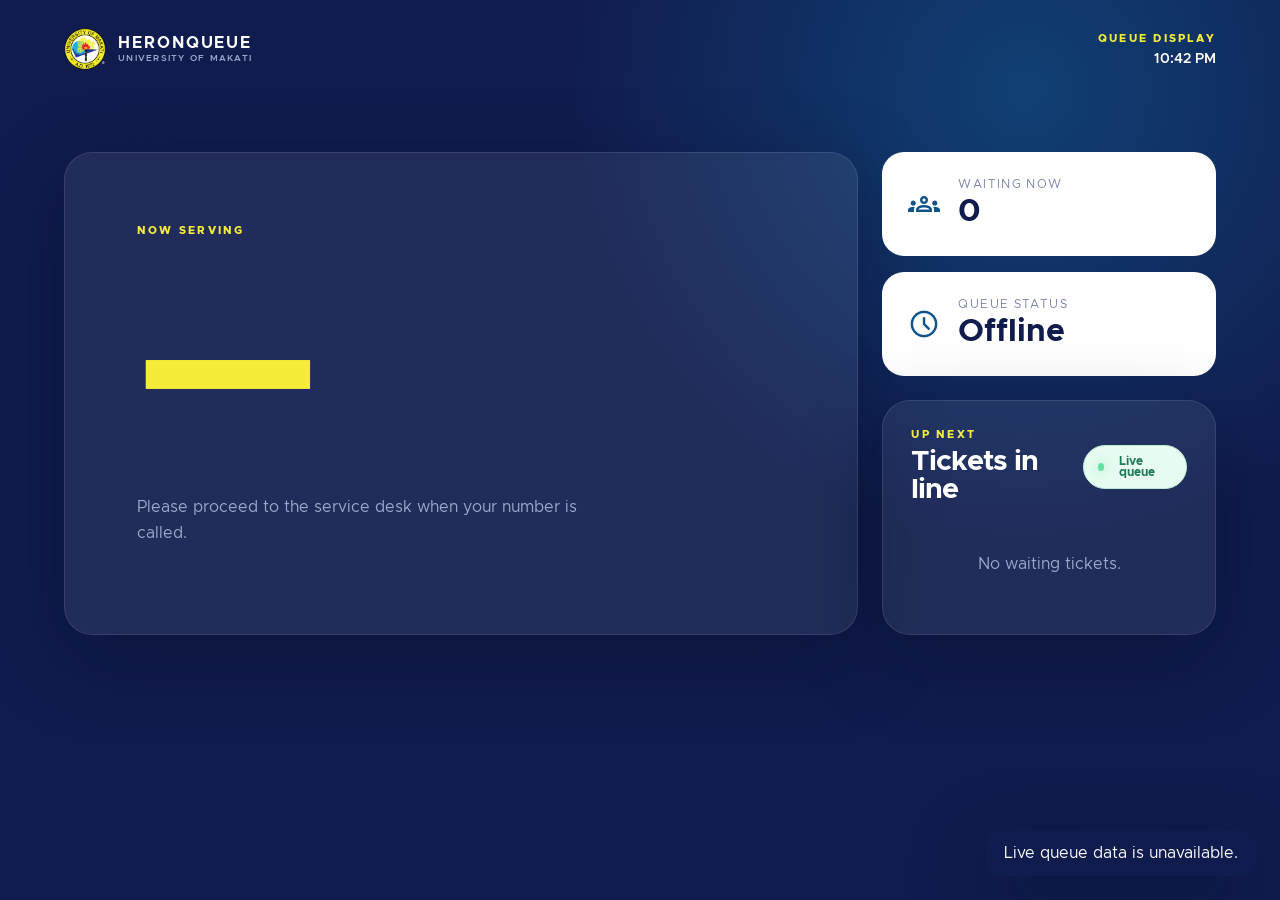
==== src/main/resources/static/monitor.html @ e8b5f63d "Initial commit for HeronQueue Co-authored-by: Copilot <223556219+Copilot@users.noreply.github.com>" ====
<!doctype html>
<html lang="en">
<head>
  <meta charset="utf-8">
  <meta name="viewport" content="width=device-width, initial-scale=1">
  <title>HeronQueue | Queue display</title>
  <link rel="stylesheet" href="assets/theme.css">
  <link rel="stylesheet" href="https://fonts.googleapis.com/css2?family=Material+Symbols+Outlined:opsz,wght,FILL,GRAD@20..48,400,0,0">
  <link rel="stylesheet" href="styles.css">
</head>
<body class="monitor-page">
  <header class="topbar">
    <div class="brand">
      <img class="brand-logo" src="assets/logos/PNGs/UMak Logo - White R.png" alt="University of Makati logo">
      <span class="brand-copy"><strong>HERONQUEUE</strong><small>University of Makati</small></span>
    </div>
    <div class="monitor-heading">
      <span class="eyebrow">Queue display</span>
      <span class="monitor-clock" id="monitorClock"></span>
    </div>
  </header>
  <main class="monitor-shell">
    <section class="monitor-hero">
      <div class="eyebrow">Now serving</div>
      <div class="monitor-ticket" id="monitorCurrent">—</div>
      <p>Please proceed to the service desk when your number is called.</p>
    </section>
    <section class="monitor-stats">
      <div class="monitor-stat">
        <span class="material-symbols-outlined">groups</span>
        <div><small>Waiting now</small><strong id="monitorWaitingCount">0</strong></div>
      </div>
      <div class="monitor-stat">
        <span class="material-symbols-outlined">schedule</span>
        <div><small>Queue status</small><strong id="monitorStatus">Open</strong></div>
      </div>
    </section>
    <section class="monitor-queue-card">
      <div class="monitor-queue-header">
        <div><div class="eyebrow">Up next</div><h1>Tickets in line</h1></div>
        <span class="status-chip"><i class="live-dot"></i> Live queue</span>
      </div>
      <div class="monitor-queue-list" id="monitorQueue">
        <div class="monitor-empty">No waiting tickets.</div>
      </div>
    </section>
  </main>
  <div class="toast" id="toast" role="status"></div>
  <script src="app.js"></script>
</body>
</html>
---- src/main/resources/static/assets/theme.css ----
/* =============================================================
   UMak CIC Design System — Shared Theme Tokens
   Light and Dark mode color tokens + toggle component.
   Linked from all HTML sample files.
   ============================================================= */

/* ─── Light Mode (default) ────────────────────────────────────── */
:root {
  /* Brand */
  --primary:          #111c4e;
  --primary-80:       #28336b;
  --primary-60:       #47528a;
  --primary-20:       #060e33;
  --primary-10:       #01061c;

  /* Accent */
  --secondary:        #f5ec3a;
  --secondary-mid:    #fef760;
  --secondary-light:  #fff989;

  /* Informational */
  --tertiary:         #105389;
  --tertiary-10:      #c0d5f0;
  --tertiary-30:      #8bb0dc;
  --tertiary-50:      #406fa5;
  --tertiary-70:      #275996;

  /* Surface & Neutral */
  --neutral:          #ffffff;
  --surface:          #f5f6fa;
  --surface-variant:  #eaecf4;
  --on-surface:       #111c4e;
  --on-surface-variant: #47528a;

  /* Semantic */
  --error:            #c0392b;
  --error-light:      #fdecea;
  --success:          #1a7a4a;
  --success-light:    #e6f5ed;
  --warning:          #b8860b;
  --warning-light:    #fffbea;

  /* Text */
  --text-primary:     #222222;
  --text-secondary:   #47528a;
  --text-muted:       #7c85a8;
  --text-disabled:    #b0b8d4;
  --text-on-primary:  #ffffff;
  --text-on-secondary:#111c4e;

  /* Borders */
  --border:           #d0d5e8;
  --border-focus:     #105389;
  --divider:          #e4e8f4;

  /* Spacing */
  --space-xs:  4px;
  --space-sm:  8px;
  --space-md:  16px;
  --space-lg:  24px;
  --space-xl:  32px;
  --space-2xl: 48px;
  --space-3xl: 64px;

  /* Radius */
  --radius-sm:   2px;
  --radius-md:   4px;
  --radius-lg:   8px;
  --radius-xl:   12px;
  --radius-full: 9999px;

  /* Theme toggle */
  --toggle-bg:        #ffffff;
  --toggle-border:    #d0d5e8;
  --toggle-shadow:    rgba(17, 28, 78, 0.12);
  --toggle-hover-bg:  #f5f6fa;
  --toggle-icon:      #111c4e;
}

/* ─── Dark Mode ───────────────────────────────────────────────── */
/*
   Strategy: brand colors (primary, secondary) are unchanged so
   navbars and CTAs remain recognisably UMak. Surface and text
   tokens are inverted to a deep-navy dark palette.
*/
:root[data-theme="dark"] {
  /* Surface & Neutral (inverted) */
  --neutral:          #1a1f35;   /* card / modal backgrounds */
  --surface:          #0d1020;   /* page background */
  --surface-variant:  #252b45;   /* chip, alt-row, hover */
  --on-surface:       #c8cde8;
  --on-surface-variant: #9aa2c8;

  /* Text (inverted) */
  --text-primary:     #e8eaf2;
  --text-secondary:   #9aa2c8;
  --text-muted:       #6b7499;
  --text-disabled:    #3d4463;
  --text-on-primary:  #ffffff;   /* stays white on navy */
  --text-on-secondary:#111c4e;   /* stays navy on yellow */

  /* Borders */
  --border:           #2e3556;
  --border-focus:     #3a7fd4;
  --divider:          #252b45;

  /* Informational — lightened for legibility on dark bg */
  --tertiary:         #3a7fd4;
  --tertiary-10:      #1a2d4a;
  --tertiary-30:      #1e3d65;
  --tertiary-50:      #2a5585;
  --tertiary-70:      #3068a5;

  /* Semantic (dark backgrounds for tinted surfaces) */
  --error:            #e05c4b;
  --error-light:      #2d0a09;
  --success:          #2ecc71;
  --success-light:    #071f13;
  --warning:          #d4a017;
  --warning-light:    #1f1a03;

  /* Theme toggle */
  --toggle-bg:        #1a1f35;
  --toggle-border:    #2e3556;
  --toggle-shadow:    rgba(0, 0, 0, 0.4);
  --toggle-hover-bg:  #252b45;
  --toggle-icon:      #e8eaf2;
}

/* ─── Theme Toggle Button ─────────────────────────────────────── */
.theme-toggle {
  position: fixed;
  bottom: 24px;
  right: 24px;
  z-index: 9999;
  width: 44px;
  height: 44px;
  border-radius: var(--radius-full);
  border: 1px solid var(--toggle-border);
  background: var(--toggle-bg);
  box-shadow: 0 2px 8px var(--toggle-shadow);
  cursor: pointer;
  display: flex;
  align-items: center;
  justify-content: center;
  transition: background 0.2s, border-color 0.2s, box-shadow 0.2s;
  outline-offset: 3px;
}

.theme-toggle:hover {
  background: var(--toggle-hover-bg);
  box-shadow: 0 4px 16px var(--toggle-shadow);
}

.theme-toggle:focus-visible {
  outline: 2px solid var(--border-focus);
}

/* Show sun icon in dark mode, moon icon in light mode */
.theme-toggle .icon-sun  { display: none; }
.theme-toggle .icon-moon { display: block; }

:root[data-theme="dark"] .theme-toggle .icon-sun  { display: block; }
:root[data-theme="dark"] .theme-toggle .icon-moon { display: none; }

.theme-toggle svg {
  width: 20px;
  height: 20px;
  color: var(--toggle-icon);
  fill: none;
  stroke: currentColor;
  stroke-width: 2;
  stroke-linecap: round;
  stroke-linejoin: round;
  flex-shrink: 0;
}

/* ─── Smooth theme transition ─────────────────────────────────── */
/*
   Applied via JS after initial load to prevent transition on
   first paint (avoids FOUC flash during theme init).
*/
.theme-transitioning,
.theme-transitioning *,
.theme-transitioning *::before,
.theme-transitioning *::after {
  transition:
    background-color 0.25s ease,
    border-color     0.25s ease,
    color            0.25s ease,
    box-shadow       0.25s ease !important;
}

/* ─── Dark Mode: Component Contrast Fixes ─────────────────────── */
/*
   Several components hardcode var(--primary) (#111c4e) as their
   text, input text, or border color. On dark backgrounds this
   is effectively invisible. The overrides below restore legibility
   across all four HTML samples (homepage, dashboard, form, forum).

   Grouped by component type, then by page-specific classes.
   Light mode is completely unaffected — all rules are scoped to
   :root[data-theme="dark"].
*/

/* ── Buttons ─────────────────────────────────────────────────── */

/* Secondary button: swap navy → accessible blue */
:root[data-theme="dark"] .btn-secondary {
  color: var(--tertiary);
  border-color: var(--tertiary);
}
:root[data-theme="dark"] .btn-secondary:hover {
  background: var(--surface-variant);
  color: #ffffff;
  border-color: #ffffff;
}
:root[data-theme="dark"] .btn-secondary:active {
  background: var(--surface-variant);
}

/* Ghost button: swap navy → accessible blue */
:root[data-theme="dark"] .btn-ghost {
  color: var(--tertiary);
}
:root[data-theme="dark"] .btn-ghost:hover {
  background: var(--surface-variant);
  color: #ffffff;
}

/* ── Page & Section Titles ───────────────────────────────────── */

/* H1 page titles (dashboard, form, forum) */
:root[data-theme="dark"] .page-title {
  color: var(--text-primary);
}

/* Section headings (homepage) */
:root[data-theme="dark"] .section-title {
  color: var(--text-primary);
}

/* ── Form Inputs ─────────────────────────────────────────────── */

/* Field labels: swap navy → legible secondary text */
:root[data-theme="dark"] .field-label {
  color: var(--text-secondary);
}

/* Input typed text: navy becomes invisible on dark input bg */
:root[data-theme="dark"] .field-input,
:root[data-theme="dark"] .field-textarea,
:root[data-theme="dark"] .field-select {
  color: var(--text-primary);
  background: var(--neutral);
  border-color: var(--border);
}
:root[data-theme="dark"] .field-input:hover,
:root[data-theme="dark"] .field-textarea:hover,
:root[data-theme="dark"] .field-select:hover {
  border-color: var(--text-muted);
}
:root[data-theme="dark"] .field-input:focus,
:root[data-theme="dark"] .field-textarea:focus,
:root[data-theme="dark"] .field-select:focus {
  border-color: var(--border-focus);
}
:root[data-theme="dark"] .field-input:disabled,
:root[data-theme="dark"] .field-textarea:disabled,
:root[data-theme="dark"] .field-select:disabled {
  background: var(--surface-variant);
  color: var(--text-disabled);
}

/* ── Stat / Metric Numbers ───────────────────────────────────── */

/* Dashboard big stat figures */
:root[data-theme="dark"] .stat-value {
  color: #ffffff;
}

/* Forum sidebar stat numbers */
:root[data-theme="dark"] .stat-num {
  color: var(--text-primary);
}

/* Homepage about-section stat values */
:root[data-theme="dark"] .about-stat-value {
  color: var(--text-primary);
}

/* ── Author / Name Labels ────────────────────────────────────── */

/* Forum post, comment, reply author names */
:root[data-theme="dark"] .post-author,
:root[data-theme="dark"] .comment-author,
:root[data-theme="dark"] .reply-author {
  color: var(--text-primary);
}

/* ── Navigation & Tabs ───────────────────────────────────────── */

/* Active tab indicator: bright text + yellow underline */
:root[data-theme="dark"] .tab-item.active {
  color: #ffffff;
  border-bottom-color: var(--secondary);
}
:root[data-theme="dark"] .tab-item:hover {
  color: var(--text-primary);
}

/* Forum sidebar category active item */
:root[data-theme="dark"] .category-item.active {
  background: var(--surface-variant);
  color: var(--text-primary);
}

/* ── Card & Content Titles (Homepage) ───────────────────────── */

:root[data-theme="dark"] .feature-title,
:root[data-theme="dark"] .contact-intro-title,
:root[data-theme="dark"] .contact-form-title {
  color: var(--text-primary);
}

/* ── Interactive Icon Buttons (Dashboard) ───────────────────── */

:root[data-theme="dark"] .icon-btn:hover {
  background: var(--surface-variant);
  color: var(--text-primary);
}

/* ── Navigation Bar ──────────────────────────────────────────── */
/*
   .nav-item and .nav-wordmark use var(--neutral) for text color.
   In dark mode --neutral becomes #1a1f35 (dark navy) — invisible
   against the unchanged var(--primary) navbar background.
   Force these to stay white.
*/
:root[data-theme="dark"] .nav-item {
  color: #ffffff;
}
:root[data-theme="dark"] .nav-item:hover,
:root[data-theme="dark"] .nav-item--active {
  color: var(--secondary);
}
:root[data-theme="dark"] .nav-wordmark {
  color: #ffffff;
}

/* ── Hero Title ──────────────────────────────────────────────── */
/*
   .hero-title uses color: var(--neutral). In dark mode --neutral
   becomes #1a1f35, invisible against the hero's dark gradient bg.
   The hero background is always dark (hardcoded gradient), so
   white text is correct in both modes.
*/
:root[data-theme="dark"] .hero-title {
  color: #ffffff;
}

/* ── Feature Card Icons ──────────────────────────────────────── */
/*
   Feature icon SVGs have hardcoded stroke="#111c4e" (navy).
   In dark mode the .feature-icon bg is --surface-variant (#252b45),
   making the navy strokes invisible. Swap to text-primary.
*/
:root[data-theme="dark"] .feature-icon svg path,
:root[data-theme="dark"] .feature-icon svg circle,
:root[data-theme="dark"] .feature-icon svg rect {
  stroke: var(--text-primary);
}
/* Keep the hover-state inversion intact */
:root[data-theme="dark"] .feature-card:hover .feature-icon {
  background: var(--primary);
}
:root[data-theme="dark"] .feature-card:hover .feature-icon svg path,
:root[data-theme="dark"] .feature-card:hover .feature-icon svg circle,
:root[data-theme="dark"] .feature-card:hover .feature-icon svg rect {
  stroke: #ffffff;
}

/* ── Contact Detail Icons (Homepage) ────────────────────────── */
/*
   Location, phone, and email icons inside .contact-detail-icon
   use hardcoded stroke="#111c4e". In dark mode the icon container
   bg is --surface-variant, making them invisible. Swap to text-primary.
*/
:root[data-theme="dark"] .contact-detail-icon svg path,
:root[data-theme="dark"] .contact-detail-icon svg circle,
:root[data-theme="dark"] .contact-detail-icon svg rect {
  stroke: var(--text-primary);
}
---- src/main/resources/static/styles.css ----
@font-face { font-family: 'Metropolis'; src: url('fonts/metropolis-regular.ttf') format('truetype'); font-weight: 400; font-style: normal; font-display: swap; }
@font-face { font-family: 'Metropolis'; src: url('fonts/metropolis-semibold.ttf') format('truetype'); font-weight: 600; font-style: normal; font-display: swap; }
@font-face { font-family: 'Metropolis'; src: url('fonts/metropolis-bold.ttf') format('truetype'); font-weight: 700; font-style: normal; font-display: swap; }
@font-face { font-family: 'Metropolis'; src: url('fonts/metropolis-extrabold.ttf') format('truetype'); font-weight: 800; font-style: normal; font-display: swap; }

:root {
  --font-ui: 'Metropolis', -apple-system, BlinkMacSystemFont, sans-serif;
  --umak-primary: var(--primary, #111c4e);
  --umak-secondary: var(--secondary, #f5ec3a);
  --umak-tertiary: var(--tertiary, #105389);
  --umak-surface: var(--surface, #f5f6fa);
  --glass: rgba(255, 255, 255, 0.08);
  --glass-border: rgba(255, 255, 255, 0.1);
  --text-muted: #9da9cc;
  --shadow: 0 24px 80px rgba(4, 9, 35, 0.38);
  font-family: var(--font-ui, 'Metropolis'), sans-serif;
}

* { box-sizing: border-box; }
body { margin: 0; min-height: 100vh; font-family: inherit; }
button { font: inherit; cursor: pointer; }
.material-symbols-outlined {
  font-family: 'Material Symbols Outlined';
  font-weight: normal;
  font-style: normal;
  font-size: 24px;
  line-height: 1;
  letter-spacing: normal;
  text-transform: none;
  white-space: nowrap;
  word-wrap: normal;
  direction: ltr;
  -webkit-font-feature-settings: 'liga';
  -webkit-font-smoothing: antialiased;
}

.kiosk-page {
  color: #fff;
  background-image: linear-gradient(90deg, rgba(17, 28, 78, .96) 0%, rgba(17, 28, 78, .88) 43%, rgba(17, 28, 78, .68) 100%),
    linear-gradient(180deg, rgba(17, 28, 78, .24), rgba(17, 28, 78, .72)),
    url('assets/logos/PNGs/UMak-Facade-Admin-2024.jpg');
  background-position: center;
  background-size: cover;
  background-attachment: fixed;
}
.topbar { display: flex; justify-content: space-between; align-items: center; padding: 28px 6vw; }
.brand { display: flex; gap: 12px; align-items: center; letter-spacing: .12em; font-weight: 800; }
.brand-logo { width: 42px; height: 42px; object-fit: contain; object-position: center; }
.brand-copy { display: grid; gap: 4px; }
.brand-copy strong { letter-spacing: .12em; }
.brand-copy small { color: var(--text-muted, #9da9cc); font-size: .56rem; font-weight: 600; letter-spacing: .14em; line-height: 1; text-transform: uppercase; }
.staff-page .brand-copy small { color: #7c85a8; }
.eyebrow { color: var(--umak-secondary); font-size: .7rem; font-weight: 800; letter-spacing: .2em; text-transform: uppercase; }
.kiosk-layout { display: grid; grid-template-columns: minmax(0, 1.15fr) minmax(340px, .85fr); gap: 5vw; align-items: center; max-width: 1280px; min-height: calc(100vh - 94px); margin: auto; padding: 40px 6vw 80px; }
h1 { max-width: 680px; margin: 14px 0 20px; font-size: clamp(2.6rem, 6vw, 5.7rem); line-height: .98; letter-spacing: -.06em; }
.intro { max-width: 520px; color: var(--text-muted); line-height: 1.7; }
.choice-grid { display: grid; grid-template-columns: repeat(2, minmax(0, 1fr)); gap: 16px; margin-top: 40px; }
.queue-button { min-height: 164px; padding: 24px; color: #fff; text-align: left; border: 1px solid var(--glass-border); border-radius: 22px; background: var(--glass); box-shadow: inset 0 1px rgba(255,255,255,.1); transition: transform .35s cubic-bezier(.2,.8,.2,1), border-color .35s, box-shadow .35s; }
.queue-button:hover, .queue-button:focus-visible { transform: translateY(-6px); border-color: var(--umak-tertiary); box-shadow: 0 18px 40px rgba(16,83,137,.32); outline: none; }
.queue-button.priority { color: var(--umak-primary); background: var(--umak-secondary); border-color: var(--umak-secondary); }
.queue-button .material-symbols-outlined { display: block; margin-bottom: 25px; font-size: 34px; }
.queue-button strong { display: block; font-size: 1.15rem; }
.queue-button span:last-child { display: block; margin-top: 8px; font-size: .75rem; opacity: .7; }
.display-card { padding: 12px; border: 1px solid var(--glass-border); border-radius: 30px; background: rgba(255,255,255,.06); backdrop-filter: blur(20px); box-shadow: var(--shadow); }
.display-screen { min-height: 430px; padding: 36px; border-radius: 21px; background: linear-gradient(145deg, #17245d, #0b1236); }
.screen-label { display: flex; justify-content: space-between; align-items: center; color: var(--text-muted); font-size: .7rem; letter-spacing: .14em; text-transform: uppercase; }
.live-dot { width: 8px; height: 8px; display: inline-block; margin-right: 7px; border-radius: 50%; background: #64e0a1; box-shadow: 0 0 14px #64e0a1; }
.ticket-output { display: grid; min-height: 270px; place-content: center; text-align: center; }
.ticket-output .ticket-code { color: var(--umak-secondary); font-size: clamp(3.2rem, 8vw, 5.8rem); font-weight: 800; letter-spacing: -.06em; }
.ticket-output p { color: var(--text-muted); }
.ahead { display: flex; justify-content: space-between; padding-top: 22px; border-top: 1px solid var(--glass-border); color: var(--text-muted); font-size: .78rem; }
.ahead strong { color: #fff; font-size: 1rem; }
.staff-page { color: var(--text-primary, #222); background: var(--umak-surface); }
.staff-page .topbar { color: #fff; background: var(--umak-primary); }
.staff-page .eyebrow { color: var(--umak-secondary); }
.staff-shell { max-width: 1280px; margin: auto; padding: 56px 6vw 80px; }
.staff-heading { display: flex; justify-content: space-between; align-items: end; gap: 20px; margin-bottom: 38px; }
.staff-heading h1 { margin: 8px 0 0; color: var(--umak-primary); font-size: clamp(2.4rem, 5vw, 4.5rem); }
.staff-subtitle { margin: 14px 0 0; color: #7b849c; font-size: 1rem; }
.staff-heading-actions { display: grid; justify-items: end; gap: 12px; }
.staff-identity { display: flex; gap: 10px; align-items: center; color: #7b849c; font-size: .72rem; font-weight: 600; }
.staff-identity img { width: 122px; height: 28px; object-fit: contain; object-position: left center; }
.refresh-label { display: inline-flex; gap: 6px; align-items: center; color: #7b849c; font-size: .72rem; }
.refresh-label .material-symbols-outlined { font-size: 16px; }
.status-chip { display: inline-flex; gap: 8px; align-items: center; padding: 10px 14px; color: #1d7b55; border: 1px solid #bcebd4; border-radius: 99px; background: #e8fbf1; font-size: .72rem; font-weight: 700; }
.staff-grid { display: grid; grid-template-columns: minmax(0, 1.35fr) minmax(280px, .65fr); gap: 24px; }
.now-card, .metric-card, .admin-panel { border: 1px solid rgba(17,28,78,.08); border-radius: 24px; background: #fff; box-shadow: 0 15px 40px rgba(17,28,78,.07); }
.now-card { min-height: 430px; padding: clamp(26px, 5vw, 52px); background: linear-gradient(145deg, #fff 0%, #f4f8fc 100%); }
.now-card-header { display: flex; justify-content: space-between; align-items: center; }
.serving-badge { display: inline-flex; gap: 7px; align-items: center; padding: 7px 10px; color: #1d7b55; border-radius: 99px; background: #e8fbf1; font-size: .68rem; font-weight: 800; text-transform: uppercase; }
.serving-badge .live-dot { width: 6px; height: 6px; margin: 0; }
.card-label { color: #7b849c; font-size: .72rem; font-weight: 800; letter-spacing: .18em; text-transform: uppercase; }
.now-code { margin: 30px 0 36px; color: var(--umak-tertiary); font-size: clamp(5rem, 14vw, 10rem); font-weight: 800; letter-spacing: -.03em; line-height: .9; }
.now-helper { margin: -18px 0 30px; color: #7b849c; font-size: .82rem; }
.call-button { display: inline-flex; gap: 10px; align-items: center; padding: 17px 20px; color: #fff; border: 0; border-radius: 14px; background: var(--umak-primary); font-weight: 700; box-shadow: 0 10px 22px rgba(17,28,78,.2); transition: transform .3s, box-shadow .3s; }
.call-button .button-arrow { margin-left: 18px; font-size: 19px; }
.call-button:hover, .call-button:focus-visible { transform: translateY(-3px); box-shadow: 0 15px 30px rgba(16,83,137,.3); outline: 3px solid rgba(16,83,137,.22); }
.staff-actions { display: flex; gap: 10px; margin-top: 12px; }
.secondary-button, .danger-button { display: inline-flex; gap: 7px; align-items: center; padding: 11px 14px; border-radius: 11px; font-size: .76rem; font-weight: 700; }
.secondary-button { color: var(--umak-tertiary); border: 1px solid #cbd9eb; background: #eef5fb; }
.danger-button { color: #a83b31; border: 1px solid #f0c4bd; background: #fff3f1; }
.secondary-button .material-symbols-outlined, .danger-button .material-symbols-outlined { font-size: 17px; }
.metric-stack { display: grid; gap: 24px; }
.metric-card { position: relative; min-height: 203px; padding: 28px; overflow: hidden; }
.metric-icon { position: absolute; top: 24px; right: 24px; color: var(--umak-tertiary); opacity: .8; font-size: 30px; }
.metric-value { margin-top: 22px; font-size: 3.8rem; font-weight: 800; letter-spacing: -.08em; }
.metric-status { color: #1d7b55; font-size: 2rem; letter-spacing: -.04em; }
.metric-card small { color: #7b849c; }
.breakdown-card { min-height: 203px; }
.breakdown-row { display: flex; justify-content: space-between; align-items: center; margin-top: 16px; color: #47528a; font-size: .82rem; }
.breakdown-row strong { color: var(--umak-primary); font-size: 1.15rem; }
.queue-dot { width: 8px; height: 8px; display: inline-block; margin-right: 7px; border-radius: 50%; }
.priority-dot { background: var(--umak-secondary); }
.regular-dot { background: var(--umak-tertiary); }
.staff-panel { border: 1px solid rgba(17,28,78,.08); border-radius: 24px; background: #fff; box-shadow: 0 15px 40px rgba(17,28,78,.07); }
.next-panel, .history-panel { padding: 28px; }
.next-panel { grid-column: 1 / -1; }
.history-panel { grid-column: 1 / -1; }
.panel-heading { display: flex; justify-content: space-between; align-items: center; gap: 16px; }
.panel-heading h2 { margin: 7px 0 0; color: var(--umak-primary); font-size: 1.5rem; }
.panel-note { color: #7b849c; font-size: .75rem; }
.next-list, .history-list { display: grid; gap: 10px; margin-top: 22px; }
.next-item { display: grid; grid-template-columns: 35px 1fr auto; gap: 10px; align-items: center; padding: 13px 15px; border-radius: 12px; background: #f5f6fa; }
.next-item span, .next-item small { color: #7b849c; font-size: .75rem; }
.next-item strong { color: var(--umak-tertiary); font-size: 1.1rem; }
.empty-state { padding: 18px; color: #7b849c; text-align: center; }
.history-search { width: 180px; padding: 10px 12px; color: var(--umak-primary); border: 1px solid #d0d5e8; border-radius: 10px; font: inherit; }
.history-item { display: grid; grid-template-columns: 1fr 1fr auto; gap: 12px; padding: 12px 15px; border-bottom: 1px solid #eaecf4; }
.history-item strong { color: var(--umak-tertiary); }
.history-item span, .history-item time { color: #7b849c; font-size: .8rem; }
.admin-panel { display: none; grid-column: 1 / -1; padding: 24px; background: var(--umak-primary); color: #fff; }
.admin-panel.visible { display: block; }
.admin-panel p { color: var(--text-muted); }
.secret-trigger { position: fixed; top: 0; right: 0; width: 20px; height: 20px; opacity: .02; }
.toast { position: fixed; right: 24px; bottom: 24px; max-width: 320px; padding: 15px 18px; color: #fff; border-radius: 12px; background: var(--umak-primary); box-shadow: var(--shadow); transform: translateY(140%); transition: transform .3s; }
.toast.visible { transform: translateY(0); }
.monitor-page { color: #fff; background: radial-gradient(circle at 80% 10%, rgba(16, 83, 137, .65), transparent 35%), var(--umak-primary); }
.monitor-page .topbar { padding: 28px 5vw; }
.monitor-heading { display: grid; justify-items: end; gap: 8px; }
.monitor-clock { color: #fff; font-size: .85rem; font-weight: 600; }
.monitor-shell { display: grid; grid-template-columns: minmax(0, 1fr) minmax(270px, .42fr); gap: 24px; max-width: 1280px; margin: auto; padding: 54px 5vw 70px; }
.monitor-hero, .monitor-queue-card { border: 1px solid var(--glass-border); border-radius: 28px; background: rgba(255,255,255,.07); box-shadow: var(--shadow); }
.monitor-hero { grid-row: span 2; min-height: 470px; padding: clamp(30px, 6vw, 72px); }
.monitor-hero .eyebrow { color: var(--umak-secondary); }
.monitor-ticket { margin: 42px 0 30px; color: var(--umak-secondary); font-size: clamp(6rem, 17vw, 13rem); font-weight: 800; letter-spacing: -.03em; line-height: .9; }
.monitor-hero p { max-width: 450px; color: var(--text-muted); font-size: 1rem; line-height: 1.6; }
.monitor-stats { display: grid; gap: 16px; }
.monitor-stat { display: flex; gap: 18px; align-items: center; padding: 26px; border-radius: 22px; background: #fff; color: var(--umak-primary); }
.monitor-stat > .material-symbols-outlined { color: var(--umak-tertiary); font-size: 32px; }
.monitor-stat small { display: block; color: #7c85a8; font-size: .72rem; text-transform: uppercase; letter-spacing: .12em; }
.monitor-stat strong { display: block; margin-top: 6px; font-size: 2rem; }
.monitor-queue-card { grid-column: 2; padding: 28px; }
.monitor-queue-header { display: flex; justify-content: space-between; gap: 16px; align-items: center; }
.monitor-queue-header h1 { margin: 8px 0 0; font-size: 1.8rem; letter-spacing: -.04em; }
.monitor-queue-list { display: grid; gap: 10px; margin-top: 24px; max-height: 245px; overflow: auto; }
.monitor-queue-item { display: grid; grid-template-columns: 28px 1fr auto; gap: 10px; align-items: center; padding: 13px 15px; border-radius: 12px; background: rgba(255,255,255,.08); }
.monitor-queue-item > span, .monitor-queue-item small { color: var(--text-muted); font-size: .72rem; }
.monitor-queue-item strong { color: #fff; font-size: 1.1rem; }
.monitor-empty { padding: 28px 0; color: var(--text-muted); text-align: center; }
@media (max-width: 800px) { .kiosk-layout, .staff-grid { grid-template-columns: 1fr; } .staff-heading { display: block; } .staff-heading-actions { justify-items: start; margin-top: 18px; } }
@media (max-width: 800px) { .monitor-shell { grid-template-columns: 1fr; } .monitor-hero { grid-row: auto; min-height: 360px; } .monitor-queue-card { grid-column: auto; } }
@media (max-width: 480px) { .topbar { padding: 20px 5vw; } .kiosk-layout { padding: 24px 5vw 50px; } .choice-grid { grid-template-columns: 1fr; } .display-screen { padding: 24px; } }
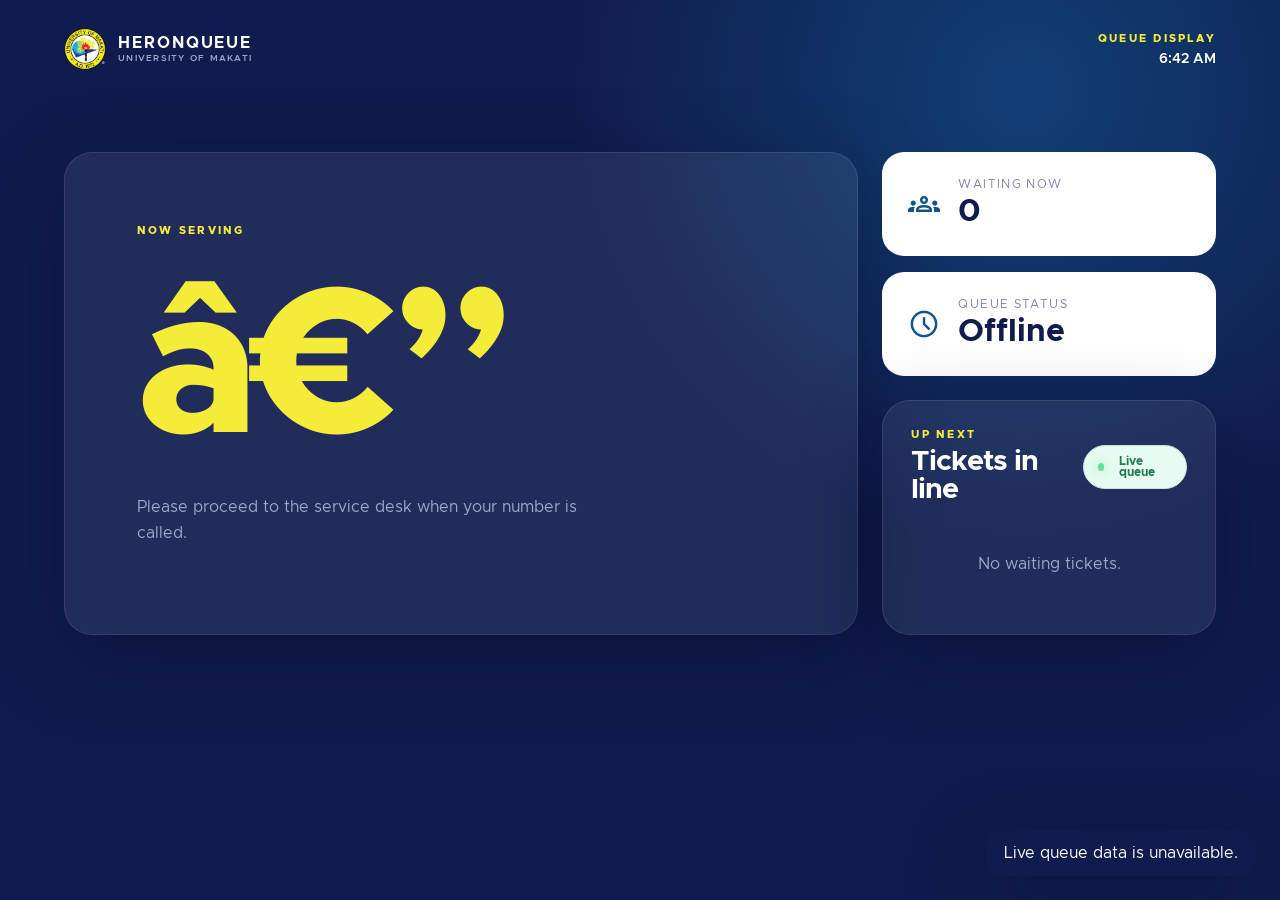
==== commit cc89af20: "Add UMak logo as browser tab favicon across all pages" ====
--- a/src/main/resources/static/monitor.html
+++ b/src/main/resources/static/monitor.html
@@ -1,12 +1,14 @@
-<!doctype html>
+﻿<!doctype html>
 <html lang="en">
 <head>
   <meta charset="utf-8">
   <meta name="viewport" content="width=device-width, initial-scale=1">
   <title>HeronQueue | Queue display</title>
+  <link rel="icon" type="image/png" href="assets/logos/umak-logo-black.png">
+  <link rel="apple-touch-icon" href="assets/logos/umak-logo-black.png">
   <link rel="stylesheet" href="assets/theme.css">
   <link rel="stylesheet" href="https://fonts.googleapis.com/css2?family=Material+Symbols+Outlined:opsz,wght,FILL,GRAD@20..48,400,0,0">
-  <link rel="stylesheet" href="styles.css">
+  <link rel="stylesheet" href="styles.css?v=20261103-antispam">
 </head>
 <body class="monitor-page">
   <header class="topbar">
@@ -20,9 +22,10 @@
     </div>
   </header>
   <main class="monitor-shell">
+    <!-- Ipinapakita ang kasalukuyang ticket na sine-serve ng staff. -->
     <section class="monitor-hero">
       <div class="eyebrow">Now serving</div>
-      <div class="monitor-ticket" id="monitorCurrent">—</div>
+      <div class="monitor-ticket" id="monitorCurrent">â€”</div>
       <p>Please proceed to the service desk when your number is called.</p>
     </section>
     <section class="monitor-stats">
@@ -35,6 +38,7 @@
         <div><small>Queue status</small><strong id="monitorStatus">Open</strong></div>
       </div>
     </section>
+    <!-- Up-next list na regular na nire-refresh mula sa priority-ordered API response. -->
     <section class="monitor-queue-card">
       <div class="monitor-queue-header">
         <div><div class="eyebrow">Up next</div><h1>Tickets in line</h1></div>
@@ -46,6 +50,6 @@
     </section>
   </main>
   <div class="toast" id="toast" role="status"></div>
-  <script src="app.js"></script>
+  <script src="app.js?v=20261103-antispam"></script>
 </body>
 </html>
--- a/src/main/resources/static/styles.css
+++ b/src/main/resources/static/styles.css
@@ -57,6 +57,12 @@
 .choice-grid { display: grid; grid-template-columns: repeat(2, minmax(0, 1fr)); gap: 16px; margin-top: 40px; }
 .queue-button { min-height: 164px; padding: 24px; color: #fff; text-align: left; border: 1px solid var(--glass-border); border-radius: 22px; background: var(--glass); box-shadow: inset 0 1px rgba(255,255,255,.1); transition: transform .35s cubic-bezier(.2,.8,.2,1), border-color .35s, box-shadow .35s; }
 .queue-button:hover, .queue-button:focus-visible { transform: translateY(-6px); border-color: var(--umak-tertiary); box-shadow: 0 18px 40px rgba(16,83,137,.32); outline: none; }
+.queue-button:disabled { position: relative; cursor: not-allowed; opacity: .75; transform: none !important; box-shadow: none !important; pointer-events: none !important; }
+.queue-button:disabled * { pointer-events: none !important; }
+.ticket-output.issued { animation: ticket-pop .6s cubic-bezier(.175,.885,.32,1.275); }
+@keyframes ticket-pop { 0% { transform: scale(.92); opacity: .7; } 50% { transform: scale(1.06); } 100% { transform: scale(1); opacity: 1; } }
+.queue-button:disabled[aria-busy="true"]::after { position: absolute; top: 18px; right: 18px; width: 20px; height: 20px; border: 3px solid currentColor; border-right-color: transparent; border-radius: 50%; animation: queue-button-spin .7s linear infinite; content: ''; }
+@keyframes queue-button-spin { to { transform: rotate(360deg); } }
 .queue-button.priority { color: var(--umak-primary); background: var(--umak-secondary); border-color: var(--umak-secondary); }
 .queue-button .material-symbols-outlined { display: block; margin-bottom: 25px; font-size: 34px; }
 .queue-button strong { display: block; font-size: 1.15rem; }
@@ -64,12 +70,38 @@
 .display-card { padding: 12px; border: 1px solid var(--glass-border); border-radius: 30px; background: rgba(255,255,255,.06); backdrop-filter: blur(20px); box-shadow: var(--shadow); }
 .display-screen { min-height: 430px; padding: 36px; border-radius: 21px; background: linear-gradient(145deg, #17245d, #0b1236); }
 .screen-label { display: flex; justify-content: space-between; align-items: center; color: var(--text-muted); font-size: .7rem; letter-spacing: .14em; text-transform: uppercase; }
+.kiosk-now-serving { display: grid; justify-items: center; gap: 5px; margin: 24px auto 0; text-align: center; }
+.kiosk-now-serving span { color: var(--text-muted); font-size: .68rem; font-weight: 700; letter-spacing: .14em; text-transform: uppercase; }
+.kiosk-now-serving strong { color: #fff; font-size: clamp(2rem, 5vw, 3rem); font-weight: 800; letter-spacing: -.04em; }
 .live-dot { width: 8px; height: 8px; display: inline-block; margin-right: 7px; border-radius: 50%; background: #64e0a1; box-shadow: 0 0 14px #64e0a1; }
 .ticket-output { display: grid; min-height: 270px; place-content: center; text-align: center; }
 .ticket-output .ticket-code { color: var(--umak-secondary); font-size: clamp(3.2rem, 8vw, 5.8rem); font-weight: 800; letter-spacing: -.06em; }
 .ticket-output p { color: var(--text-muted); }
 .ahead { display: flex; justify-content: space-between; padding-top: 22px; border-top: 1px solid var(--glass-border); color: var(--text-muted); font-size: .78rem; }
 .ahead strong { color: #fff; font-size: 1rem; }
+.ticket-print-button { display: block; width: 100%; margin-top: 12px; padding: 14px 18px; color: var(--umak-primary); border: 0; border-radius: 12px; background: var(--umak-secondary); font-weight: 800; }
+.ticket-print-button[hidden] { display: none; }
+.ticket-print-button:hover, .ticket-print-button:focus-visible { background: #fff; outline: 3px solid rgba(245,236,58,.35); }
+.print-ticket { display: none; }
+@media print {
+  @page { size: A5; margin: 14mm; }
+  html, body { min-height: 0; color: #111c4e; background: #fff !important; }
+  .topbar, .kiosk-layout, .toast { display: none !important; }
+  .print-ticket { display: block !important; max-width: 100%; font-family: var(--font-ui, Arial), sans-serif; }
+  .print-ticket-brand { display: grid; justify-items: center; gap: 8px; padding-bottom: 18px; border-bottom: 4px solid #f5ec3a; text-align: center; }
+  .print-ticket-seal { width: 70px; height: 70px; object-fit: contain; }
+  .print-ticket-wordmark { width: min(220px, 85%); height: 44px; object-fit: contain; }
+  .print-ticket-brand span { color: #105389; font-size: 9pt; font-weight: 700; letter-spacing: .12em; }
+  .print-ticket-body { padding: 24px 0 18px; text-align: center; }
+  .print-ticket-label { margin: 0 0 8px; color: #105389; font-size: 11pt; font-weight: 700; letter-spacing: .12em; text-transform: uppercase; }
+  .print-ticket-code { display: block; color: #111c4e; font-size: 42pt; line-height: 1.1; }
+  .print-ticket-divider { height: 2px; margin: 20px 0; background: #e8eaf0; }
+  .print-ticket-body dl { display: grid; gap: 12px; margin: 0; text-align: left; }
+  .print-ticket-body dl div { display: flex; justify-content: space-between; gap: 14px; padding-bottom: 8px; border-bottom: 1px solid #e8eaf0; }
+  .print-ticket-body dt { color: #5d6680; }
+  .print-ticket-body dd { margin: 0; font-weight: 700; text-align: right; }
+  .print-ticket-footer { padding: 14px; border-radius: 8px; background: #f5f6fa; color: #424a60; font-size: 9pt; line-height: 1.5; text-align: center; }
+}
 .staff-page { color: var(--text-primary, #222); background: var(--umak-surface); }
 .staff-page .topbar { color: #fff; background: var(--umak-primary); }
 .staff-page .eyebrow { color: var(--umak-secondary); }
@@ -92,7 +124,13 @@
 .card-label { color: #7b849c; font-size: .72rem; font-weight: 800; letter-spacing: .18em; text-transform: uppercase; }
 .now-code { margin: 30px 0 36px; color: var(--umak-tertiary); font-size: clamp(5rem, 14vw, 10rem); font-weight: 800; letter-spacing: -.03em; line-height: .9; }
 .now-helper { margin: -18px 0 30px; color: #7b849c; font-size: .82rem; }
-.call-button { display: inline-flex; gap: 10px; align-items: center; padding: 17px 20px; color: #fff; border: 0; border-radius: 14px; background: var(--umak-primary); font-weight: 700; box-shadow: 0 10px 22px rgba(17,28,78,.2); transition: transform .3s, box-shadow .3s; }
+.call-button { display: inline-flex; gap: 10px; align-items: center; padding: 17px 20px; color: #fff; border: 0; border-radius: 14px; background: var(--umak-primary); font-weight: 700; box-shadow: 0 10px 22px rgba(17,28,78,.2); transition: transform .3s, box-shadow .3s, background-color .3s; }
+.call-button:disabled { cursor: not-allowed; opacity: .75; transform: none !important; box-shadow: none !important; pointer-events: none !important; }
+.call-button:disabled * { pointer-events: none !important; }
+.call-button.cooldown { background: #505c8a; }
+.call-button .spin { display: inline-block; animation: queue-button-spin .7s linear infinite; }
+.secondary-button:disabled, .danger-button:disabled { opacity: .45; cursor: not-allowed; transform: none !important; pointer-events: none !important; }
+.secondary-button:disabled *, .danger-button:disabled * { pointer-events: none !important; }
 .call-button .button-arrow { margin-left: 18px; font-size: 19px; }
 .call-button:hover, .call-button:focus-visible { transform: translateY(-3px); box-shadow: 0 15px 30px rgba(16,83,137,.3); outline: 3px solid rgba(16,83,137,.22); }
 .staff-actions { display: flex; gap: 10px; margin-top: 12px; }
@@ -160,3 +198,169 @@
 @media (max-width: 800px) { .kiosk-layout, .staff-grid { grid-template-columns: 1fr; } .staff-heading { display: block; } .staff-heading-actions { justify-items: start; margin-top: 18px; } }
 @media (max-width: 800px) { .monitor-shell { grid-template-columns: 1fr; } .monitor-hero { grid-row: auto; min-height: 360px; } .monitor-queue-card { grid-column: auto; } }
 @media (max-width: 480px) { .topbar { padding: 20px 5vw; } .kiosk-layout { padding: 24px 5vw 50px; } .choice-grid { grid-template-columns: 1fr; } .display-screen { padding: 24px; } }
+@media (min-width: 801px) and (max-height: 760px) {
+  .staff-page .topbar { padding: 12px 6vw; }
+  .staff-page .brand-logo { width: 36px; height: 36px; }
+  .staff-shell { padding: 14px 5vw; }
+  .staff-heading { align-items: center; margin-bottom: 12px; }
+  .staff-heading h1 { margin-top: 4px; font-size: clamp(2rem, 4vw, 3rem); }
+  .staff-subtitle { margin-top: 4px; font-size: .85rem; }
+  .staff-heading-actions { gap: 6px; }
+  .status-chip { padding: 7px 10px; }
+  .staff-grid { gap: 12px; }
+  .now-card { min-height: 0; padding: 20px; }
+  .now-code { margin: 18px 0 20px; font-size: clamp(4rem, 9vw, 6rem); }
+  .now-helper { margin: -8px 0 16px; }
+  .call-button { padding: 12px 15px; }
+  .staff-actions { margin-top: 8px; }
+  .metric-stack { gap: 8px; grid-template-rows: repeat(3, minmax(0, 1fr)); }
+  .metric-card { min-height: 0; padding: 12px 16px; }
+  .metric-icon { top: 12px; right: 14px; font-size: 22px; }
+  .metric-value { margin-top: 10px; font-size: 2.5rem; }
+  .metric-status { font-size: 1.5rem; }
+  .breakdown-card { min-height: 0; }
+  .breakdown-row { margin-top: 8px; }
+  .next-panel, .history-panel { min-width: 0; padding: 16px; }
+  .next-panel, .history-panel { grid-column: auto; }
+  .panel-heading h2 { font-size: 1.2rem; }
+  .next-list, .history-list { max-height: 72px; gap: 6px; margin-top: 10px; overflow-y: auto; }
+  .next-item, .history-item { padding: 8px 10px; }
+  .empty-state { padding: 10px; }
+}
+
+@media (min-width: 801px) and (max-width: 1100px) {
+  .kiosk-layout { grid-template-columns: minmax(0, 1fr) minmax(300px, .9fr); gap: 28px; }
+  .choice-grid { gap: 12px; }
+  .queue-button { padding: 20px; }
+  .staff-grid { grid-template-columns: repeat(2, minmax(0, 1fr)); gap: 18px; }
+  .now-card, .metric-stack { grid-column: 1 / -1; }
+  .now-card { min-height: 0; }
+  .metric-stack { grid-template-columns: repeat(3, minmax(0, 1fr)); gap: 14px; }
+  .metric-card { min-height: 170px; padding: 22px; }
+  .next-panel, .history-panel { grid-column: auto; min-width: 0; padding: 22px; }
+  .panel-heading { align-items: flex-start; flex-wrap: wrap; }
+  .monitor-shell { gap: 18px; padding-top: 36px; }
+  .monitor-hero { min-height: 390px; padding: 42px; }
+  .monitor-queue-card { padding: 22px; }
+}
+
+@media (max-width: 800px) {
+  body { min-height: 100vh; min-height: 100dvh; }
+  .kiosk-page { background-attachment: scroll; }
+  .topbar { gap: 16px; padding: 22px 5vw; }
+  .topbar > .eyebrow { text-align: right; }
+  .kiosk-layout {
+    grid-template-columns: minmax(0, 1fr);
+    gap: 28px;
+    min-height: 0;
+    padding: 24px 5vw 48px;
+  }
+  .choice-grid { margin-top: 28px; }
+  .queue-button { min-height: 150px; }
+  .display-card { border-radius: 24px; }
+  .display-screen { min-height: 340px; }
+  .ticket-output { min-height: 165px; }
+
+  .staff-shell { padding: 34px 5vw 56px; }
+  .staff-heading { margin-bottom: 24px; }
+  .staff-heading-actions { justify-items: start; }
+  .now-card { min-height: 0; }
+  .metric-stack { grid-template-columns: repeat(3, minmax(0, 1fr)); gap: 12px; }
+  .metric-card { min-height: 150px; padding: 20px; }
+  .metric-value { font-size: 3rem; }
+  .breakdown-card { min-height: 150px; }
+  .next-panel, .history-panel { grid-column: auto; min-width: 0; padding: 22px; }
+  .panel-heading { align-items: flex-start; flex-wrap: wrap; }
+  .monitor-shell { grid-template-columns: minmax(0, 1fr); gap: 18px; padding: 28px 5vw 48px; }
+  .monitor-hero { grid-row: auto; min-height: 300px; padding: 36px; }
+  .monitor-stats { grid-template-columns: repeat(2, minmax(0, 1fr)); gap: 12px; }
+  .monitor-stat { gap: 12px; padding: 20px; }
+  .monitor-queue-card { grid-column: auto; padding: 22px; }
+  .monitor-queue-list { max-height: 340px; overscroll-behavior: contain; }
+}
+
+@media (min-width: 561px) and (max-width: 800px) {
+  .staff-grid { grid-template-columns: repeat(2, minmax(0, 1fr)); }
+  .now-card, .metric-stack { grid-column: 1 / -1; }
+  .metric-stack { grid-template-columns: repeat(3, minmax(0, 1fr)); }
+  .next-panel, .history-panel { grid-column: auto; }
+}
+
+@media (max-width: 560px) {
+  .topbar { align-items: flex-start; padding: 18px 5vw; }
+  .brand { gap: 9px; font-size: .85rem; }
+  .brand-logo { width: 36px; height: 36px; }
+  .brand-copy small { font-size: .48rem; }
+  .topbar > .eyebrow { max-width: 120px; padding-top: 8px; font-size: .58rem; line-height: 1.5; }
+  .kiosk-layout { padding-top: 20px; }
+  .kiosk-layout h1 { font-size: clamp(2.5rem, 12vw, 3.8rem); }
+  .intro { font-size: .92rem; }
+  .choice-grid { grid-template-columns: minmax(0, 1fr); gap: 12px; margin-top: 22px; }
+  .queue-button { min-height: 0; padding: 18px; border-radius: 18px; }
+  .queue-button .material-symbols-outlined { margin-bottom: 12px; }
+  .queue-button strong { font-size: 1.05rem; }
+  .display-screen { min-height: 300px; padding: 22px; }
+  .ticket-output { min-height: 145px; }
+  .screen-label { gap: 10px; font-size: .62rem; }
+
+  .staff-shell { padding-top: 28px; }
+  .staff-heading h1 { font-size: clamp(2.2rem, 11vw, 3.2rem); }
+  .staff-subtitle { font-size: .9rem; line-height: 1.5; }
+  .staff-grid { gap: 14px; }
+  .now-card { padding: 24px; border-radius: 20px; }
+  .now-code { margin: 24px 0 30px; font-size: clamp(4.5rem, 22vw, 7rem); }
+  .now-helper { margin: -12px 0 24px; line-height: 1.5; }
+  .call-button { width: 100%; min-height: 50px; justify-content: center; }
+  .call-button .button-arrow { margin-left: auto; }
+  .staff-actions { display: grid; grid-template-columns: repeat(2, minmax(0, 1fr)); }
+  .secondary-button, .danger-button { min-height: 48px; justify-content: center; }
+  .metric-stack { grid-template-columns: repeat(2, minmax(0, 1fr)); gap: 10px; }
+  .metric-card, .breakdown-card { min-height: 142px; padding: 17px; border-radius: 18px; }
+  .metric-card:first-child { grid-column: 1 / -1; }
+  .metric-icon { top: 16px; right: 16px; font-size: 23px; }
+  .metric-value { margin-top: 14px; font-size: 2.8rem; }
+  .metric-status { font-size: 1.55rem; }
+  .breakdown-row { gap: 5px; font-size: .73rem; }
+  .breakdown-row strong { font-size: 1rem; }
+  .staff-panel { border-radius: 18px; }
+  .next-panel, .history-panel { padding: 18px; }
+  .panel-heading { gap: 12px; }
+  .panel-heading h2 { font-size: 1.25rem; }
+  .history-search { width: 100%; min-height: 46px; }
+  .next-item { grid-template-columns: 25px minmax(0, 1fr) auto; gap: 7px; padding: 12px 10px; }
+  .history-item { grid-template-columns: minmax(0, 1fr) auto; gap: 6px 10px; }
+  .history-item time { grid-column: 2; }
+
+  .monitor-page .topbar { padding: 18px 5vw; }
+  .monitor-heading { gap: 5px; }
+  .monitor-heading .eyebrow { font-size: .58rem; }
+  .monitor-clock { font-size: .78rem; }
+  .monitor-shell { padding-top: 22px; }
+  .monitor-hero { min-height: 250px; padding: 28px; border-radius: 22px; }
+  .monitor-ticket { margin: 32px 0 22px; font-size: clamp(5rem, 23vw, 8rem); }
+  .monitor-hero p { font-size: .9rem; }
+  .monitor-stats { gap: 10px; }
+  .monitor-stat { gap: 9px; padding: 15px 12px; border-radius: 16px; }
+  .monitor-stat > .material-symbols-outlined { font-size: 24px; }
+  .monitor-stat small { font-size: .6rem; letter-spacing: .06em; }
+  .monitor-stat strong { font-size: 1.6rem; }
+  .monitor-queue-card { padding: 18px; border-radius: 20px; }
+  .monitor-queue-header { align-items: flex-start; flex-wrap: wrap; }
+  .monitor-queue-header h1 { font-size: 1.55rem; }
+  .monitor-queue-item { grid-template-columns: 24px minmax(0, 1fr) auto; gap: 7px; padding: 12px 10px; }
+  .monitor-queue-item strong { font-size: 1rem; }
+  .monitor-queue-item small { font-size: .65rem; }
+  .toast { right: max(14px, env(safe-area-inset-right)); bottom: max(14px, env(safe-area-inset-bottom)); left: max(14px, env(safe-area-inset-left)); max-width: none; text-align: center; }
+}
+
+@media (max-width: 360px) {
+  .brand-copy strong { font-size: .72rem; }
+  .brand-copy small { font-size: .42rem; }
+  .staff-grid, .monitor-stats { grid-template-columns: minmax(0, 1fr); }
+  .metric-card:first-child { grid-column: auto; }
+  .history-item { font-size: .85rem; }
+}
+
+@media (prefers-reduced-motion: reduce) {
+  *, *::before, *::after { scroll-behavior: auto !important; transition-duration: .01ms !important; animation-duration: .01ms !important; animation-iteration-count: 1 !important; }
+}
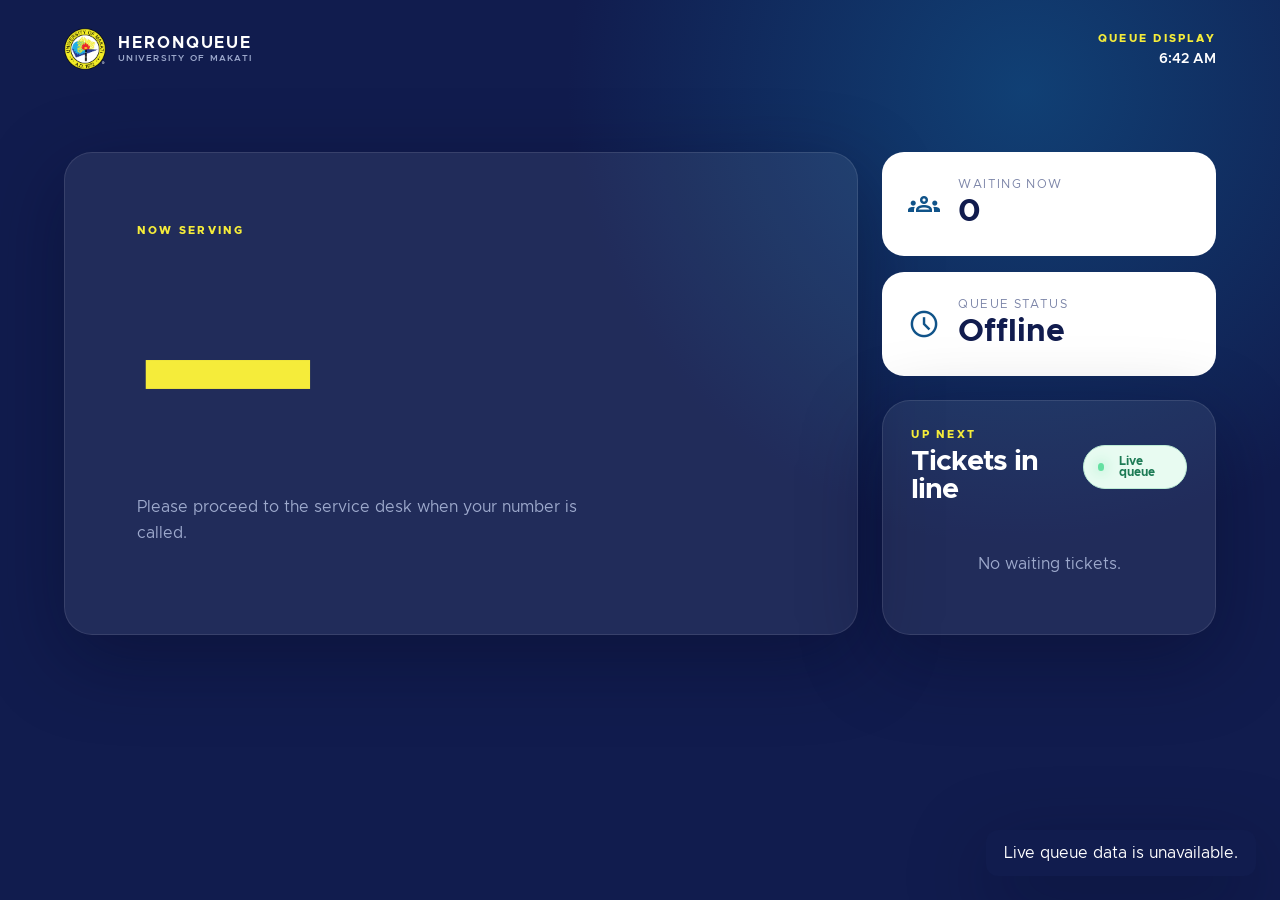
==== commit 0e50b662: "Fix mojibake in queue placeholders Co-authored-by: Copilot <223556219+Copilot@users.noreply.github.c" ====
--- a/src/main/resources/static/monitor.html
+++ b/src/main/resources/static/monitor.html
@@ -25,7 +25,7 @@
     <!-- Ipinapakita ang kasalukuyang ticket na sine-serve ng staff. -->
     <section class="monitor-hero">
       <div class="eyebrow">Now serving</div>
-      <div class="monitor-ticket" id="monitorCurrent">â€”</div>
+      <div class="monitor-ticket" id="monitorCurrent">—</div>
       <p>Please proceed to the service desk when your number is called.</p>
     </section>
     <section class="monitor-stats">
